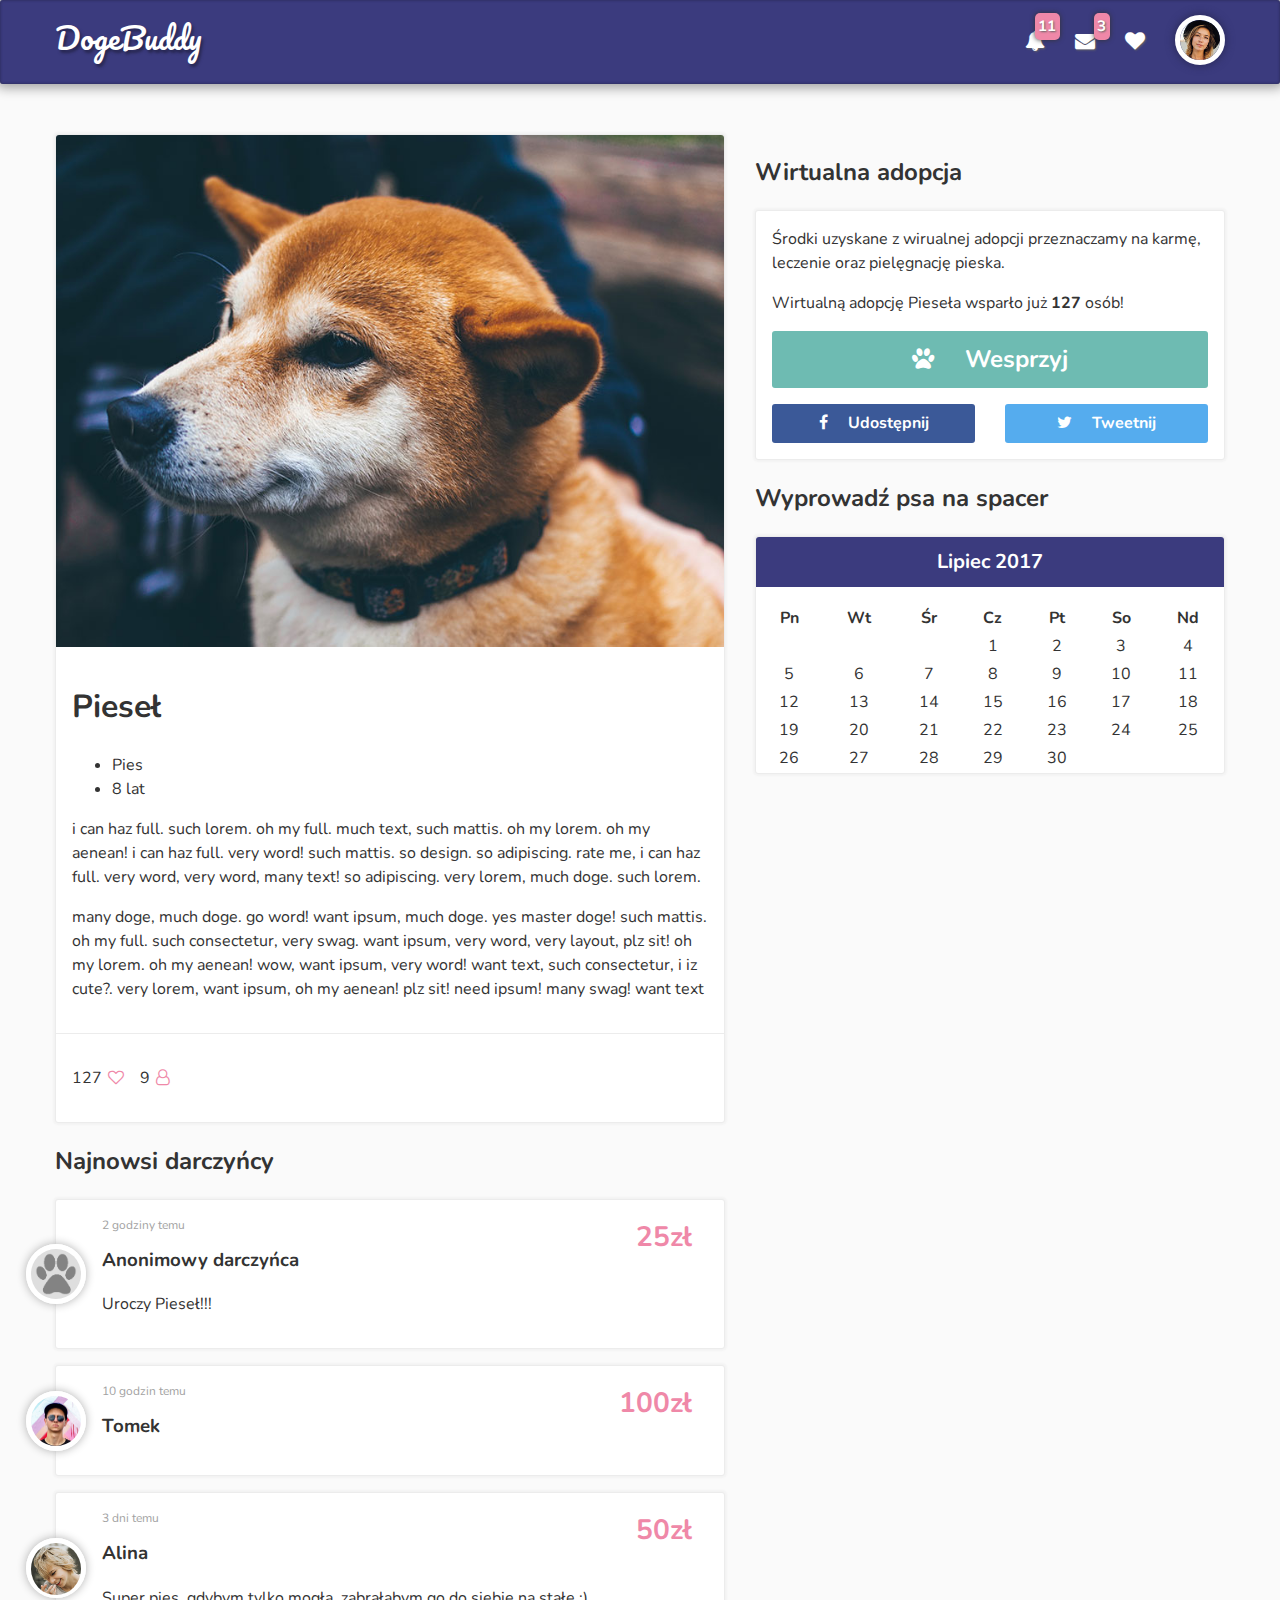
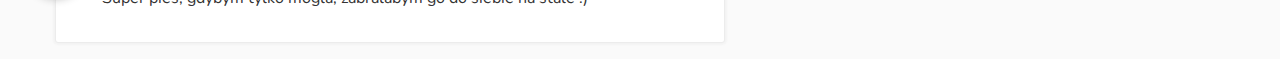
==== doge/index.html @ d6f32d8b "DogeBuddy init version" ====
<!DOCTYPE html>
<html>
<head>
  <title>DogeBuddy</title>
    <meta charset="utf-8">
    <meta name="viewport" content="width=device-width,initial-scale=1">
    <link rel="stylesheet" href="../css/normalize.css">
    <link rel="stylesheet" href="../css/grid.css">
    <link rel="stylesheet" href="../css/main.css">
</head>
<body>
  <header class="navbar clearfix">
    <nav class="container">
      <a href="/" 
         class="navbar__logo" 
         title="strona główna">
        DogeBuddy
      </a>

      <ul class="navbar__panel">
        <li>
          <a href="/" class="notification">
            <span class="notification__icon fa fa-bell"></span>
            <span class="notification__counter">11</span>
          </a>
        </li>
        <li>
          <a href="/" class="notification">
            <span class="notification__icon fa fa-envelope"></span>
            <span class="notification__counter">3</span>
          </a>
        </li>
        <li>
          <a href="/" class="notification">
            <span class="notification__icon fa fa-heart"></span>
          </a>
        </li>
        <li>
          <a href="/" 
             class="avatar navbar__profile-link">
            <img src="../img/user.jpg" 
                 class="avatar__img">
          </a>
        </li>
      </ul>
    </nav>
  </header>

  <main class="container">
    <div class="row">
      <div class="col-md-7">
        <div class="card">
          <img src="../img/doge1.jpg" alt="Pieseł" class="card__img">
          <div class="card__summary item-info">
            <h1>
              <a href="/doge" class="item-info__link">Pieseł</a>
            </h2>
            <ul>
              <li>Pies</li>
              <li>8 lat</li>
            </ul>
            <p>i can haz full. such lorem. oh my full. much text, such mattis. oh my lorem. oh my aenean! i can haz full. very word! such mattis. so design. so adipiscing. rate me, i can haz full. very word, very word, many text! so adipiscing. very lorem, much doge. such lorem.</p>
            <p>many doge, much doge. go word! want ipsum, much doge. yes master doge! such mattis. oh my full. such consectetur, very swag. want ipsum, very word, very layout, plz sit! oh my lorem. oh my aenean! wow, want ipsum, very word! want text, such consectetur, i iz cute?. very lorem, want ipsum, oh my aenean! plz sit! need ipsum! many swag! want text</p>
          </div>
          <footer class="card__footer">
            <ul class="counter">
              <li class="counter__item">
                127 
                <span class="counter__icon fa fa-heart-o" title="ulubione"></span>
              </li>
              <li class="counter__item">
                9 
                <span class="counter__icon fa fa-user-o" title="darczyńcy"></span>
              </li>
            </ul>
          </footer>
        </div>
        <h2>Najnowsi darczyńcy</h2>
        <div class="box comment">
          <span class="avatar comment__avatar">
            <img src="../img/avatar.png" 
                 class="avatar__img">
          </span>
          <p class="comment__time">2 godziny temu</p>
          <h3 class="comment__author">Anonimowy darczyńca</h3>
          <p class="comment__amount">25zł</p>
          <p>Uroczy Pieseł!!!</p>
        </div>
        <div class="box comment">
          <span class="avatar comment__avatar">
            <img src="../img/boy.jpg" 
                 class="avatar__img">
          </span>
          <p class="comment__time">10 godzin temu</p>
          <h3 class="comment__author">Tomek</h3>
          <p class="comment__amount">100zł</p>
        </div>
        <div class="box comment">
          <span class="avatar comment__avatar">
            <img src="../img/girl.jpg" 
                 class="avatar__img">
          </span>
          <p class="comment__time">3 dni temu</p>
          <h3 class="comment__author">Alina</h3>
          <p class="comment__amount">50zł</p>
          <p>Super pies, gdybym tylko mogła, zabrałabym go do siebie na stałe :)</p>
        </div>
      </div>
      <div class="col-md-5">
        <h2>Wirtualna adopcja</h2>
        <div class="box">
          <p>Środki uzyskane z wirualnej adopcji przeznaczamy na karmę, leczenie oraz pielęgnację pieska.</p>
          <p>Wirtualną adopcję Pieseła wsparło już <b>127</b> osób!</p>
          <button class="btn btn--lg btn--block">
            <span class="btn__icon fa fa-paw"></span>
            Wesprzyj
          </button>
          <div class="row clearfix">
            <div class="col-sm-6">
              <button class="btn btn--block btn--fb">
                <span class="btn__icon fa fa-facebook"></span>
                Udostępnij
              </button>
            </div>
            <div class="col-sm-6">
              <button class="btn btn--block btn--twitter">
                <span class="btn__icon fa fa-twitter"></span>
                Tweetnij
              </button>
            </div>
          </div>
        </div>
        <h2>Wyprowadź psa na spacer</h2>
        <div class="calendar">
          <p class="calendar__month">Lipiec 2017</p>
          <table>
            <tr>
              <th>Pn</th>
              <th>Wt</th>
              <th>Śr</th>
              <th>Cz</th>
              <th>Pt</th>
              <th>So</th>
              <th>Nd</th>
            </tr>
            <tr>
              <td></td>
              <td></td>
              <td></td>
              <td>1</td>
              <td>2</td>
              <td>3</td>
              <td>4</td>
            </tr>
            <tr>
              <td>5</td>
              <td>6</td>
              <td>7</td>
              <td>8</td>
              <td>9</td>
              <td>10</td>
              <td>11</td>
            </tr>
            <tr>
              <td>12</td>
              <td>13</td>
              <td>14</td>
              <td>15</td>
              <td>16</td>
              <td>17</td>
              <td>18</td>
            </tr>
            <tr>
              <td>19</td>
              <td>20</td>
              <td>21</td>
              <td>22</td>
              <td>23</td>
              <td>24</td>
              <td>25</td>
            </tr>
            <tr>
              <td>26</td>
              <td>27</td>
              <td>28</td>
              <td>29</td>
              <td>30</td>
              <td></td>
              <td></td>
            </tr>
          </table>
        </div>
      </div>
    </div>
  </main>
</body>
</html>
---- css/grid.css ----
/*!
 * Bootstrap v3.3.7 (http://getbootstrap.com)
 * Copyright 2011-2017 Twitter, Inc.
 * Licensed under MIT (https://github.com/twbs/bootstrap/blob/master/LICENSE)
 */
.container {
  margin-right: auto;
  margin-left: auto;
}
@media (min-width: 768px) {
  .container {
    width: 750px;
  }
}
@media (min-width: 992px) {
  .container {
    width: 970px;
  }
}
@media (min-width: 1200px) {
  .container {
    width: 1170px;
  }
}
.container-fluid {
  margin-right: auto;
  margin-left: auto;
  padding-left: 15px;
  padding-right: 15px;
}
.row {
  margin-left: -15px;
  margin-right: -15px;
}
.col-xs-1, .col-sm-1, .col-md-1, .col-lg-1, .col-xs-2, .col-sm-2, .col-md-2, .col-lg-2, .col-xs-3, .col-sm-3, .col-md-3, .col-lg-3, .col-xs-4, .col-sm-4, .col-md-4, .col-lg-4, .col-xs-5, .col-sm-5, .col-md-5, .col-lg-5, .col-xs-6, .col-sm-6, .col-md-6, .col-lg-6, .col-xs-7, .col-sm-7, .col-md-7, .col-lg-7, .col-xs-8, .col-sm-8, .col-md-8, .col-lg-8, .col-xs-9, .col-sm-9, .col-md-9, .col-lg-9, .col-xs-10, .col-sm-10, .col-md-10, .col-lg-10, .col-xs-11, .col-sm-11, .col-md-11, .col-lg-11, .col-xs-12, .col-sm-12, .col-md-12, .col-lg-12 {
  position: relative;
  min-height: 1px;
  padding-left: 15px;
  padding-right: 15px;
}
.col-xs-1, .col-xs-2, .col-xs-3, .col-xs-4, .col-xs-5, .col-xs-6, .col-xs-7, .col-xs-8, .col-xs-9, .col-xs-10, .col-xs-11, .col-xs-12 {
  float: left;
}
.col-xs-12 {
  width: 100%;
}
.col-xs-11 {
  width: 91.66666667%;
}
.col-xs-10 {
  width: 83.33333333%;
}
.col-xs-9 {
  width: 75%;
}
.col-xs-8 {
  width: 66.66666667%;
}
.col-xs-7 {
  width: 58.33333333%;
}
.col-xs-6 {
  width: 50%;
}
.col-xs-5 {
  width: 41.66666667%;
}
.col-xs-4 {
  width: 33.33333333%;
}
.col-xs-3 {
  width: 25%;
}
.col-xs-2 {
  width: 16.66666667%;
}
.col-xs-1 {
  width: 8.33333333%;
}
.col-xs-pull-12 {
  right: 100%;
}
.col-xs-pull-11 {
  right: 91.66666667%;
}
.col-xs-pull-10 {
  right: 83.33333333%;
}
.col-xs-pull-9 {
  right: 75%;
}
.col-xs-pull-8 {
  right: 66.66666667%;
}
.col-xs-pull-7 {
  right: 58.33333333%;
}
.col-xs-pull-6 {
  right: 50%;
}
.col-xs-pull-5 {
  right: 41.66666667%;
}
.col-xs-pull-4 {
  right: 33.33333333%;
}
.col-xs-pull-3 {
  right: 25%;
}
.col-xs-pull-2 {
  right: 16.66666667%;
}
.col-xs-pull-1 {
  right: 8.33333333%;
}
.col-xs-pull-0 {
  right: auto;
}
.col-xs-push-12 {
  left: 100%;
}
.col-xs-push-11 {
  left: 91.66666667%;
}
.col-xs-push-10 {
  left: 83.33333333%;
}
.col-xs-push-9 {
  left: 75%;
}
.col-xs-push-8 {
  left: 66.66666667%;
}
.col-xs-push-7 {
  left: 58.33333333%;
}
.col-xs-push-6 {
  left: 50%;
}
.col-xs-push-5 {
  left: 41.66666667%;
}
.col-xs-push-4 {
  left: 33.33333333%;
}
.col-xs-push-3 {
  left: 25%;
}
.col-xs-push-2 {
  left: 16.66666667%;
}
.col-xs-push-1 {
  left: 8.33333333%;
}
.col-xs-push-0 {
  left: auto;
}
.col-xs-offset-12 {
  margin-left: 100%;
}
.col-xs-offset-11 {
  margin-left: 91.66666667%;
}
.col-xs-offset-10 {
  margin-left: 83.33333333%;
}
.col-xs-offset-9 {
  margin-left: 75%;
}
.col-xs-offset-8 {
  margin-left: 66.66666667%;
}
.col-xs-offset-7 {
  margin-left: 58.33333333%;
}
.col-xs-offset-6 {
  margin-left: 50%;
}
.col-xs-offset-5 {
  margin-left: 41.66666667%;
}
.col-xs-offset-4 {
  margin-left: 33.33333333%;
}
.col-xs-offset-3 {
  margin-left: 25%;
}
.col-xs-offset-2 {
  margin-left: 16.66666667%;
}
.col-xs-offset-1 {
  margin-left: 8.33333333%;
}
.col-xs-offset-0 {
  margin-left: 0%;
}
@media (min-width: 768px) {
  .col-sm-1, .col-sm-2, .col-sm-3, .col-sm-4, .col-sm-5, .col-sm-6, .col-sm-7, .col-sm-8, .col-sm-9, .col-sm-10, .col-sm-11, .col-sm-12 {
    float: left;
  }
  .col-sm-12 {
    width: 100%;
  }
  .col-sm-11 {
    width: 91.66666667%;
  }
  .col-sm-10 {
    width: 83.33333333%;
  }
  .col-sm-9 {
    width: 75%;
  }
  .col-sm-8 {
    width: 66.66666667%;
  }
  .col-sm-7 {
    width: 58.33333333%;
  }
  .col-sm-6 {
    width: 50%;
  }
  .col-sm-5 {
    width: 41.66666667%;
  }
  .col-sm-4 {
    width: 33.33333333%;
  }
  .col-sm-3 {
    width: 25%;
  }
  .col-sm-2 {
    width: 16.66666667%;
  }
  .col-sm-1 {
    width: 8.33333333%;
  }
  .col-sm-pull-12 {
    right: 100%;
  }
  .col-sm-pull-11 {
    right: 91.66666667%;
  }
  .col-sm-pull-10 {
    right: 83.33333333%;
  }
  .col-sm-pull-9 {
    right: 75%;
  }
  .col-sm-pull-8 {
    right: 66.66666667%;
  }
  .col-sm-pull-7 {
    right: 58.33333333%;
  }
  .col-sm-pull-6 {
    right: 50%;
  }
  .col-sm-pull-5 {
    right: 41.66666667%;
  }
  .col-sm-pull-4 {
    right: 33.33333333%;
  }
  .col-sm-pull-3 {
    right: 25%;
  }
  .col-sm-pull-2 {
    right: 16.66666667%;
  }
  .col-sm-pull-1 {
    right: 8.33333333%;
  }
  .col-sm-pull-0 {
    right: auto;
  }
  .col-sm-push-12 {
    left: 100%;
  }
  .col-sm-push-11 {
    left: 91.66666667%;
  }
  .col-sm-push-10 {
    left: 83.33333333%;
  }
  .col-sm-push-9 {
    left: 75%;
  }
  .col-sm-push-8 {
    left: 66.66666667%;
  }
  .col-sm-push-7 {
    left: 58.33333333%;
  }
  .col-sm-push-6 {
    left: 50%;
  }
  .col-sm-push-5 {
    left: 41.66666667%;
  }
  .col-sm-push-4 {
    left: 33.33333333%;
  }
  .col-sm-push-3 {
    left: 25%;
  }
  .col-sm-push-2 {
    left: 16.66666667%;
  }
  .col-sm-push-1 {
    left: 8.33333333%;
  }
  .col-sm-push-0 {
    left: auto;
  }
  .col-sm-offset-12 {
    margin-left: 100%;
  }
  .col-sm-offset-11 {
    margin-left: 91.66666667%;
  }
  .col-sm-offset-10 {
    margin-left: 83.33333333%;
  }
  .col-sm-offset-9 {
    margin-left: 75%;
  }
  .col-sm-offset-8 {
    margin-left: 66.66666667%;
  }
  .col-sm-offset-7 {
    margin-left: 58.33333333%;
  }
  .col-sm-offset-6 {
    margin-left: 50%;
  }
  .col-sm-offset-5 {
    margin-left: 41.66666667%;
  }
  .col-sm-offset-4 {
    margin-left: 33.33333333%;
  }
  .col-sm-offset-3 {
    margin-left: 25%;
  }
  .col-sm-offset-2 {
    margin-left: 16.66666667%;
  }
  .col-sm-offset-1 {
    margin-left: 8.33333333%;
  }
  .col-sm-offset-0 {
    margin-left: 0%;
  }
}
@media (min-width: 992px) {
  .col-md-1, .col-md-2, .col-md-3, .col-md-4, .col-md-5, .col-md-6, .col-md-7, .col-md-8, .col-md-9, .col-md-10, .col-md-11, .col-md-12 {
    float: left;
  }
  .col-md-12 {
    width: 100%;
  }
  .col-md-11 {
    width: 91.66666667%;
  }
  .col-md-10 {
    width: 83.33333333%;
  }
  .col-md-9 {
    width: 75%;
  }
  .col-md-8 {
    width: 66.66666667%;
  }
  .col-md-7 {
    width: 58.33333333%;
  }
  .col-md-6 {
    width: 50%;
  }
  .col-md-5 {
    width: 41.66666667%;
  }
  .col-md-4 {
    width: 33.33333333%;
  }
  .col-md-3 {
    width: 25%;
  }
  .col-md-2 {
    width: 16.66666667%;
  }
  .col-md-1 {
    width: 8.33333333%;
  }
  .col-md-pull-12 {
    right: 100%;
  }
  .col-md-pull-11 {
    right: 91.66666667%;
  }
  .col-md-pull-10 {
    right: 83.33333333%;
  }
  .col-md-pull-9 {
    right: 75%;
  }
  .col-md-pull-8 {
    right: 66.66666667%;
  }
  .col-md-pull-7 {
    right: 58.33333333%;
  }
  .col-md-pull-6 {
    right: 50%;
  }
  .col-md-pull-5 {
    right: 41.66666667%;
  }
  .col-md-pull-4 {
    right: 33.33333333%;
  }
  .col-md-pull-3 {
    right: 25%;
  }
  .col-md-pull-2 {
    right: 16.66666667%;
  }
  .col-md-pull-1 {
    right: 8.33333333%;
  }
  .col-md-pull-0 {
    right: auto;
  }
  .col-md-push-12 {
    left: 100%;
  }
  .col-md-push-11 {
    left: 91.66666667%;
  }
  .col-md-push-10 {
    left: 83.33333333%;
  }
  .col-md-push-9 {
    left: 75%;
  }
  .col-md-push-8 {
    left: 66.66666667%;
  }
  .col-md-push-7 {
    left: 58.33333333%;
  }
  .col-md-push-6 {
    left: 50%;
  }
  .col-md-push-5 {
    left: 41.66666667%;
  }
  .col-md-push-4 {
    left: 33.33333333%;
  }
  .col-md-push-3 {
    left: 25%;
  }
  .col-md-push-2 {
    left: 16.66666667%;
  }
  .col-md-push-1 {
    left: 8.33333333%;
  }
  .col-md-push-0 {
    left: auto;
  }
  .col-md-offset-12 {
    margin-left: 100%;
  }
  .col-md-offset-11 {
    margin-left: 91.66666667%;
  }
  .col-md-offset-10 {
    margin-left: 83.33333333%;
  }
  .col-md-offset-9 {
    margin-left: 75%;
  }
  .col-md-offset-8 {
    margin-left: 66.66666667%;
  }
  .col-md-offset-7 {
    margin-left: 58.33333333%;
  }
  .col-md-offset-6 {
    margin-left: 50%;
  }
  .col-md-offset-5 {
    margin-left: 41.66666667%;
  }
  .col-md-offset-4 {
    margin-left: 33.33333333%;
  }
  .col-md-offset-3 {
    margin-left: 25%;
  }
  .col-md-offset-2 {
    margin-left: 16.66666667%;
  }
  .col-md-offset-1 {
    margin-left: 8.33333333%;
  }
  .col-md-offset-0 {
    margin-left: 0%;
  }
}
@media (min-width: 1200px) {
  .col-lg-1, .col-lg-2, .col-lg-3, .col-lg-4, .col-lg-5, .col-lg-6, .col-lg-7, .col-lg-8, .col-lg-9, .col-lg-10, .col-lg-11, .col-lg-12 {
    float: left;
  }
  .col-lg-12 {
    width: 100%;
  }
  .col-lg-11 {
    width: 91.66666667%;
  }
  .col-lg-10 {
    width: 83.33333333%;
  }
  .col-lg-9 {
    width: 75%;
  }
  .col-lg-8 {
    width: 66.66666667%;
  }
  .col-lg-7 {
    width: 58.33333333%;
  }
  .col-lg-6 {
    width: 50%;
  }
  .col-lg-5 {
    width: 41.66666667%;
  }
  .col-lg-4 {
    width: 33.33333333%;
  }
  .col-lg-3 {
    width: 25%;
  }
  .col-lg-2 {
    width: 16.66666667%;
  }
  .col-lg-1 {
    width: 8.33333333%;
  }
  .col-lg-pull-12 {
    right: 100%;
  }
  .col-lg-pull-11 {
    right: 91.66666667%;
  }
  .col-lg-pull-10 {
    right: 83.33333333%;
  }
  .col-lg-pull-9 {
    right: 75%;
  }
  .col-lg-pull-8 {
    right: 66.66666667%;
  }
  .col-lg-pull-7 {
    right: 58.33333333%;
  }
  .col-lg-pull-6 {
    right: 50%;
  }
  .col-lg-pull-5 {
    right: 41.66666667%;
  }
  .col-lg-pull-4 {
    right: 33.33333333%;
  }
  .col-lg-pull-3 {
    right: 25%;
  }
  .col-lg-pull-2 {
    right: 16.66666667%;
  }
  .col-lg-pull-1 {
    right: 8.33333333%;
  }
  .col-lg-pull-0 {
    right: auto;
  }
  .col-lg-push-12 {
    left: 100%;
  }
  .col-lg-push-11 {
    left: 91.66666667%;
  }
  .col-lg-push-10 {
    left: 83.33333333%;
  }
  .col-lg-push-9 {
    left: 75%;
  }
  .col-lg-push-8 {
    left: 66.66666667%;
  }
  .col-lg-push-7 {
    left: 58.33333333%;
  }
  .col-lg-push-6 {
    left: 50%;
  }
  .col-lg-push-5 {
    left: 41.66666667%;
  }
  .col-lg-push-4 {
    left: 33.33333333%;
  }
  .col-lg-push-3 {
    left: 25%;
  }
  .col-lg-push-2 {
    left: 16.66666667%;
  }
  .col-lg-push-1 {
    left: 8.33333333%;
  }
  .col-lg-push-0 {
    left: auto;
  }
  .col-lg-offset-12 {
    margin-left: 100%;
  }
  .col-lg-offset-11 {
    margin-left: 91.66666667%;
  }
  .col-lg-offset-10 {
    margin-left: 83.33333333%;
  }
  .col-lg-offset-9 {
    margin-left: 75%;
  }
  .col-lg-offset-8 {
    margin-left: 66.66666667%;
  }
  .col-lg-offset-7 {
    margin-left: 58.33333333%;
  }
  .col-lg-offset-6 {
    margin-left: 50%;
  }
  .col-lg-offset-5 {
    margin-left: 41.66666667%;
  }
  .col-lg-offset-4 {
    margin-left: 33.33333333%;
  }
  .col-lg-offset-3 {
    margin-left: 25%;
  }
  .col-lg-offset-2 {
    margin-left: 16.66666667%;
  }
  .col-lg-offset-1 {
    margin-left: 8.33333333%;
  }
  .col-lg-offset-0 {
    margin-left: 0%;
  }
}
---- css/main.css ----
@import url('https://fonts.googleapis.com/css?family=Nunito:400,700|Pacifico');
@import url('https://maxcdn.bootstrapcdn.com/font-awesome/4.7.0/css/font-awesome.min.css');

*, *::before, *::after {
  box-sizing: border-box;
}

body {
  font: normal 16px/1.5 'Nunito', Helvetica, Arial, sans-serif;
  color: #333;
  background-color: #fafafa;
}

h1, h2, h3 {
  font-size: 700;
}

p {
  margin-top: 0;
  margin-bottom: 16px;
}

a, 
a:hover, 
a:focus {
  text-decoration: none;
  color: #EF88A8;
  transition: color .2s ease-in-out;
}

input,
button,
textarea {
  font-family: inherit;
}

img {
  max-width: 100%;
}

.clearfix::before,
.clearfix::after {
    content: '';
    display: table;
}

.clearfix::after {
    clear: both;
}

/*
* Form controls
*/
input {
  background-color: white;
  border: 1px solid #ececec;
  border-radius: 3px;
  box-shadow: 0 0 2px 2px #f3f3f3;
  padding: .25em .5em;
  font-size: 1em;
  transition: box-shadow .3s ease-in-out;
}

input:focus {
  outline: none;
  box-shadow: 0 0 3px 3px #6EBBB2;
}

.btn {
  background-color: #6EBBB2;
  border: 0;
  border-radius: 3px;
  color: white;
  font-size: 16px;
  font-weight: 700;
  padding: 10px 15px;
  margin-top: 16px;
}

.btn__icon {
  margin-right: 1em;
}

.btn--lg {
  padding: 15px 25px;
  font-size: 24px;
}

.btn--block {
  display: block;
  width: 100%;
}

.btn--fb {
  background-color: #3b5998;
}

.btn--twitter {
  background-color: #55acee;
}

/*
* Avatar
*/
.avatar {
  display: inline-block;
  border-radius: 50%;
  border: 5px solid white;
  box-shadow: 0 0 10px #afafaf;
}

.avatar__img {
  border-radius: 50%;
}

.navbar {
  background-color: #3B3B7E;
  font-size: 20px;
  padding: 15px 20px;
  margin-bottom: 50px;
  border-radius: 3px;
  box-shadow: 0 0 12px 4px #a2a2a2, 
    inset 0 0 3px #272750;
}

.navbar__logo {
  font-family: 'Pacifico', cursive;
  color: white;
  text-shadow: 2px 3px 3px #272750;
  font-size: 1.5em;
}

.navbar__panel {
  list-style: none;
  padding: 0;
  margin: 0;
  float: right;
  color: white;
}

.navbar__panel li {
  display: inline-block;
  vertical-align: middle;
}

.navbar__profile-link {
  width: 50px;
  height: 50px;
  box-shadow: 0 0 10px #272750;
}

/*
* Notifications
*/
.notification {
  color: inherit;
  font-size: 1em;
  position: relative;
  margin-right: 1.25em;
}

.notification__counter {
  font-size: .75em;
  font-weight: 700;
  text-shadow: 1px 1px 2px #656565;
  box-shadow: 0 0 5px #333;
  background-color: #EF88A8;
  display: inline-block;
  border-radius: 5px;
  padding: .15em .25em;
  position: absolute;
  top: -1em;
  right: -1em;
}

.notification__icon {
  text-shadow: 1px 1px 2px #656565;
}

/*
* Search
*/
.search__results {
  list-style: none;
  padding: 0;
  margin: 0 -.25em;
}

.search__result {
  display: inline-block;
  vertical-align: top;
  float: left;
  width: calc(100% / 3 - .5em);
  margin: 0 .25em;
}

/*
* Box
*/
.box {
  background-color: white;
  border: 1px solid #ececec;
  border-radius: 3px;
  box-shadow: 0 0 2px 2px #f3f3f3;
  margin: 0 0 1em 0;
  padding: 16px;
}

/*
* Menu
*/
.menu {
  list-style: none;
  padding: 0;
  font-size: 16px;
  background-color: white;
  border: 1px solid #ececec;
  border-radius: 3px;
  box-shadow: 0 0 2px 2px #f3f3f3;
  margin: 0 0 1em 0;
}

.menu__item {
  padding: .75em 1.5em;
  border-bottom: 1px solid #ececec;
  cursor: pointer;
  position: relative;
  transition: background-color .2s ease-in-out;
}

.menu__item:hover {
  background-color: #fbfbfb;
}

.menu__item--active,
.menu__item--active:hover {
  background-color: #eee;
}

.menu__item:last-child {
  border-bottom: 0;
}

.menu__link {
  color: inherit;
  transition: color .2s ease-in-out;
}

.menu__counter {
  color: white;
  font-size: .75em;
  background-color: #a7a7a7;
  display: inline-block;
  border-radius: 5px;
  padding: .15em .5em;
  position: absolute;
  top: .75em;
  right: 1.5em;
  transition: background-color .2s ease-in-out;
}

.menu__item:hover .menu__link,
.menu__item--active .menu__link {
  color: #6EBBB2;
}

.menu__item:hover .menu__counter,
.menu__item--active .menu__counter {
  background-color: #6EBBB2;
}

/*
* Card
*/
.card {
  font-size: 16px;
  background-color: white;
  border: 1px solid #ececec;
  border-radius: 3px;
  box-shadow: 0 0 2px 2px #f3f3f3;
  margin-bottom: 1em;
}

.card__img {
  max-width: 100%;
  border-top-right-radius: 3px;
  border-top-left-radius: 3px;
}

.card__summary {
  padding: .5em 1em 1em 1em;
}

.card__footer {
  border-top: 1px solid #ececec;
  padding: 1em;
}

/*
* Item info
*/
.item-info__title {
  margin: 0 0 .25em 0;
}

.item-info__link {
  color: inherit;
}

.item-info__details {
  list-style: none;
  padding: 0;
  font-size: .875em;
  color: #a2a2a2;
}

/*
* Counters
*/
.counter {
  list-style: none;
  padding: 0;
}

.counter__item {
  display: inline-block;
  margin-right: .75em;
}

.counter__icon {
  color: #EF88A8;
  display: inline-block;
  margin-left: 2px;
}


/*
* Comment
*/
.comment {
  position: relative;
  padding-left: calc(1em + 30px);
}

.comment__avatar {
  width: 60px;
  height: 60px;
  position: absolute;
  top: 50%;
  left: -30px;
  margin-top: -30px;
}

.comment__time {
  margin: 0 0 1em 0;
  font-size: 12px;
  color: #a2a2a2;
}

.comment__author {
  margin-top: 0;
}

.comment__amount {
  position: absolute;
  top: 16px;
  right: 32px;
  margin: 0;
  font-size: 28px;
  font-weight: 700;
  color: #EF88A8;
}

/*
* Calendar
*/
.calendar {
  background-color: white;
  border: 1px solid #ececec;
  border-radius: 3px;
  box-shadow: 0 0 2px 2px #f3f3f3;
  margin: 0 0 1em 0;
}

.calendar__month {
  background-color: #3B3B7E;
  border-top-left-radius: 3px;
  border-top-right-radius: 3px;
  color: white;
  font-size: 20px;
  font-weight: 700;
  text-align: center;
  padding: 10px 20px;
}

.calendar table {
  width: 100%;
}

.calendar td {
  text-align: center;
}
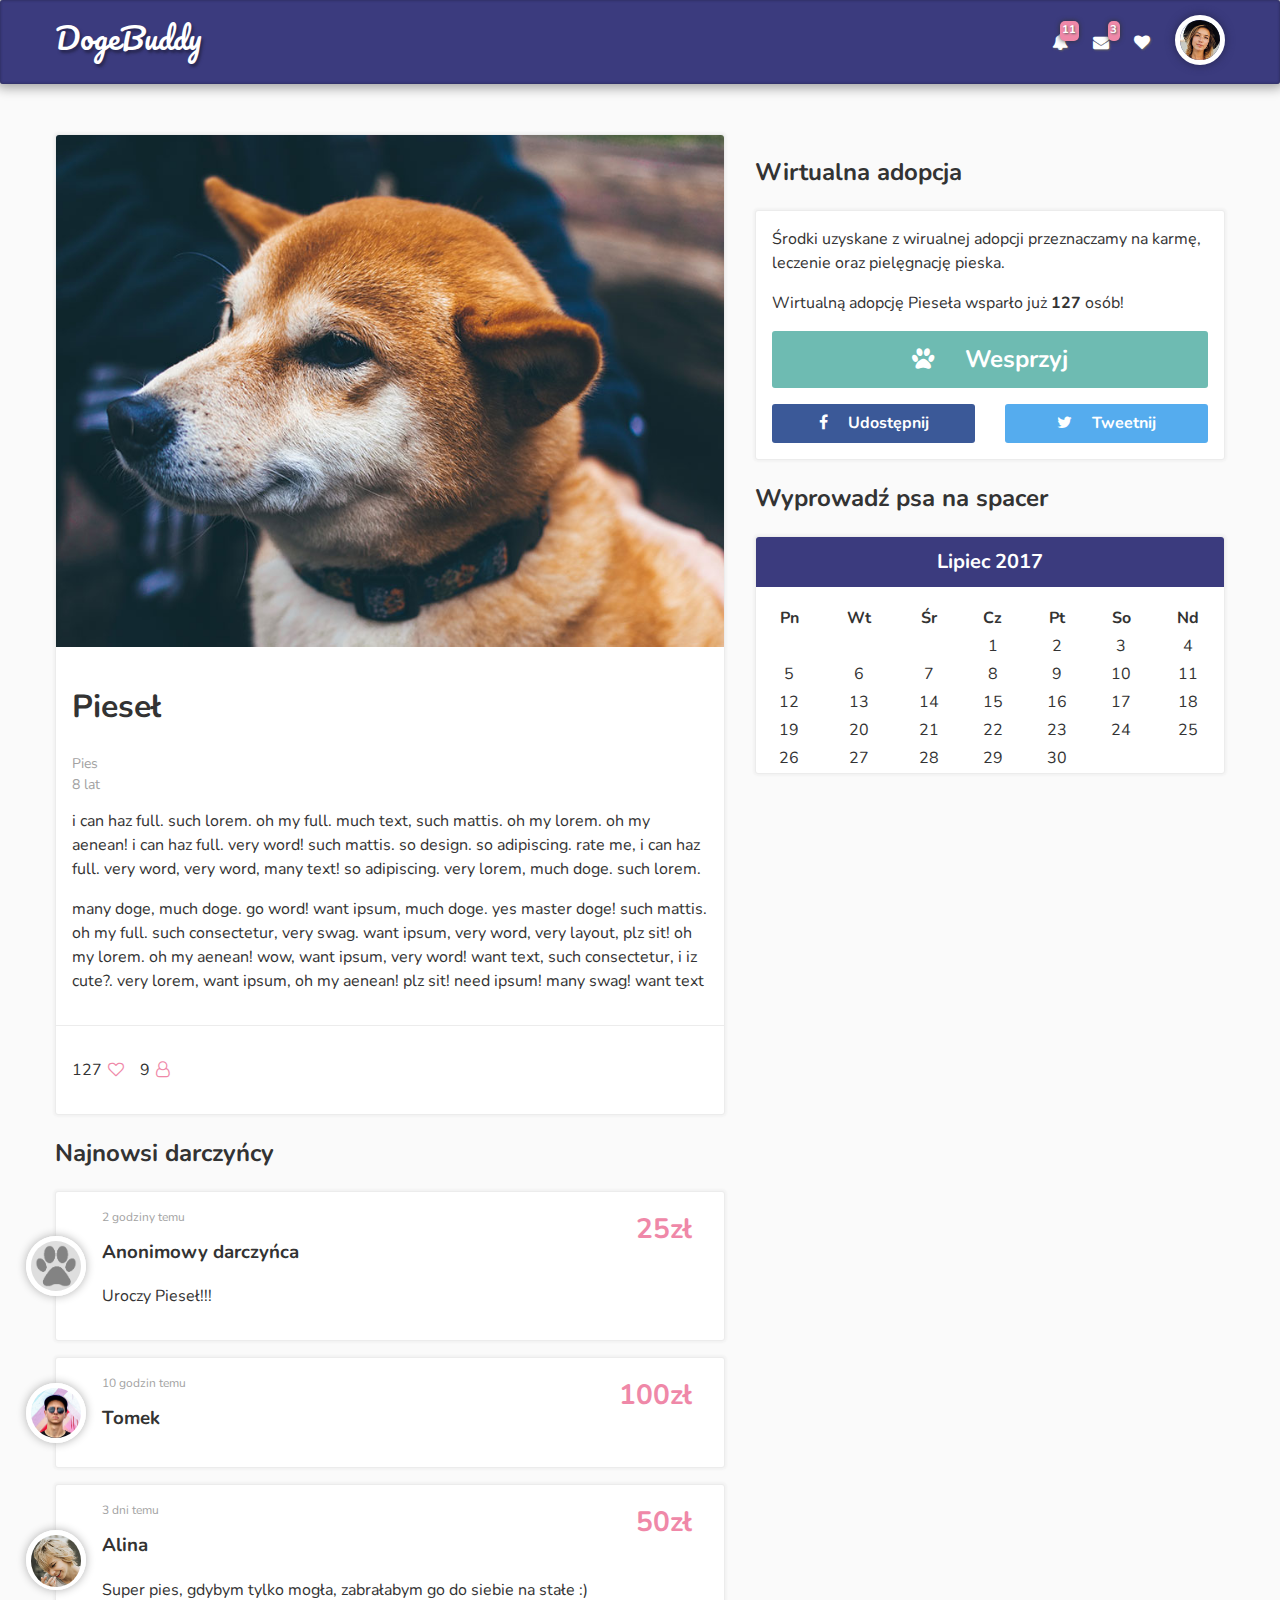
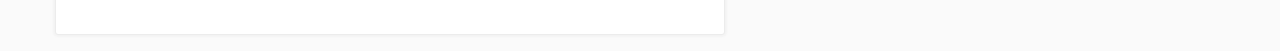
==== commit 75a72ddf: "Small fixes" ====
--- a/doge/index.html
+++ b/doge/index.html
@@ -11,7 +11,7 @@
 <body>
   <header class="navbar clearfix">
     <nav class="container">
-      <a href="/" 
+      <a href="../index.html" 
          class="navbar__logo" 
          title="strona główna">
         DogeBuddy
@@ -19,24 +19,24 @@
 
       <ul class="navbar__panel">
         <li>
-          <a href="/" class="notification">
+          <a href="" class="notification">
             <span class="notification__icon fa fa-bell"></span>
             <span class="notification__counter">11</span>
           </a>
         </li>
         <li>
-          <a href="/" class="notification">
+          <a href="" class="notification">
             <span class="notification__icon fa fa-envelope"></span>
             <span class="notification__counter">3</span>
           </a>
         </li>
         <li>
-          <a href="/" class="notification">
+          <a href="" class="notification">
             <span class="notification__icon fa fa-heart"></span>
           </a>
         </li>
         <li>
-          <a href="/" 
+          <a href="" 
              class="avatar navbar__profile-link">
             <img src="../img/user.jpg" 
                  class="avatar__img">
@@ -51,11 +51,11 @@
       <div class="col-md-7">
         <div class="card">
           <img src="../img/doge1.jpg" alt="Pieseł" class="card__img">
-          <div class="card__summary item-info">
+          <div class="card__summary card-info">
             <h1>
-              <a href="/doge" class="item-info__link">Pieseł</a>
+              <a href="/doge" class="card-info__link">Pieseł</a>
             </h2>
-            <ul>
+            <ul class="card-info__details">
               <li>Pies</li>
               <li>8 lat</li>
             </ul>
--- a/css/main.css
+++ b/css/main.css
@@ -1,6 +1,9 @@
 @import url('https://fonts.googleapis.com/css?family=Nunito:400,700|Pacifico');
 @import url('https://maxcdn.bootstrapcdn.com/font-awesome/4.7.0/css/font-awesome.min.css');
 
+/*
+* Basic document settings 
+*/
 *, *::before, *::after {
   box-sizing: border-box;
 }
@@ -49,23 +52,8 @@
 }
 
 /*
-* Form controls
-*/
-input {
-  background-color: white;
-  border: 1px solid #ececec;
-  border-radius: 3px;
-  box-shadow: 0 0 2px 2px #f3f3f3;
-  padding: .25em .5em;
-  font-size: 1em;
-  transition: box-shadow .3s ease-in-out;
-}
-
-input:focus {
-  outline: none;
-  box-shadow: 0 0 3px 3px #6EBBB2;
-}
-
+* Buttons
+*/
 .btn {
   background-color: #6EBBB2;
   border: 0;
@@ -113,6 +101,10 @@
   border-radius: 50%;
 }
 
+
+/*
+* Navbar
+*/
 .navbar {
   background-color: #3B3B7E;
   font-size: 20px;
@@ -154,13 +146,13 @@
 */
 .notification {
   color: inherit;
-  font-size: 1em;
+  font-size: 16px;
   position: relative;
-  margin-right: 1.25em;
+  margin-right: 20px;
 }
 
 .notification__counter {
-  font-size: .75em;
+  font-size: .7em;
   font-weight: 700;
   text-shadow: 1px 1px 2px #656565;
   box-shadow: 0 0 5px #333;
@@ -189,8 +181,7 @@
 .search__result {
   display: inline-block;
   vertical-align: top;
-  float: left;
-  width: calc(100% / 3 - .5em);
+  width: calc(100% / 3 - .75em);
   margin: 0 .25em;
 }
 
@@ -299,15 +290,15 @@
 /*
 * Item info
 */
-.item-info__title {
+.card-info__title {
   margin: 0 0 .25em 0;
 }
 
-.item-info__link {
+.card-info__link {
   color: inherit;
 }
 
-.item-info__details {
+.card-info__details {
   list-style: none;
   padding: 0;
   font-size: .875em;
